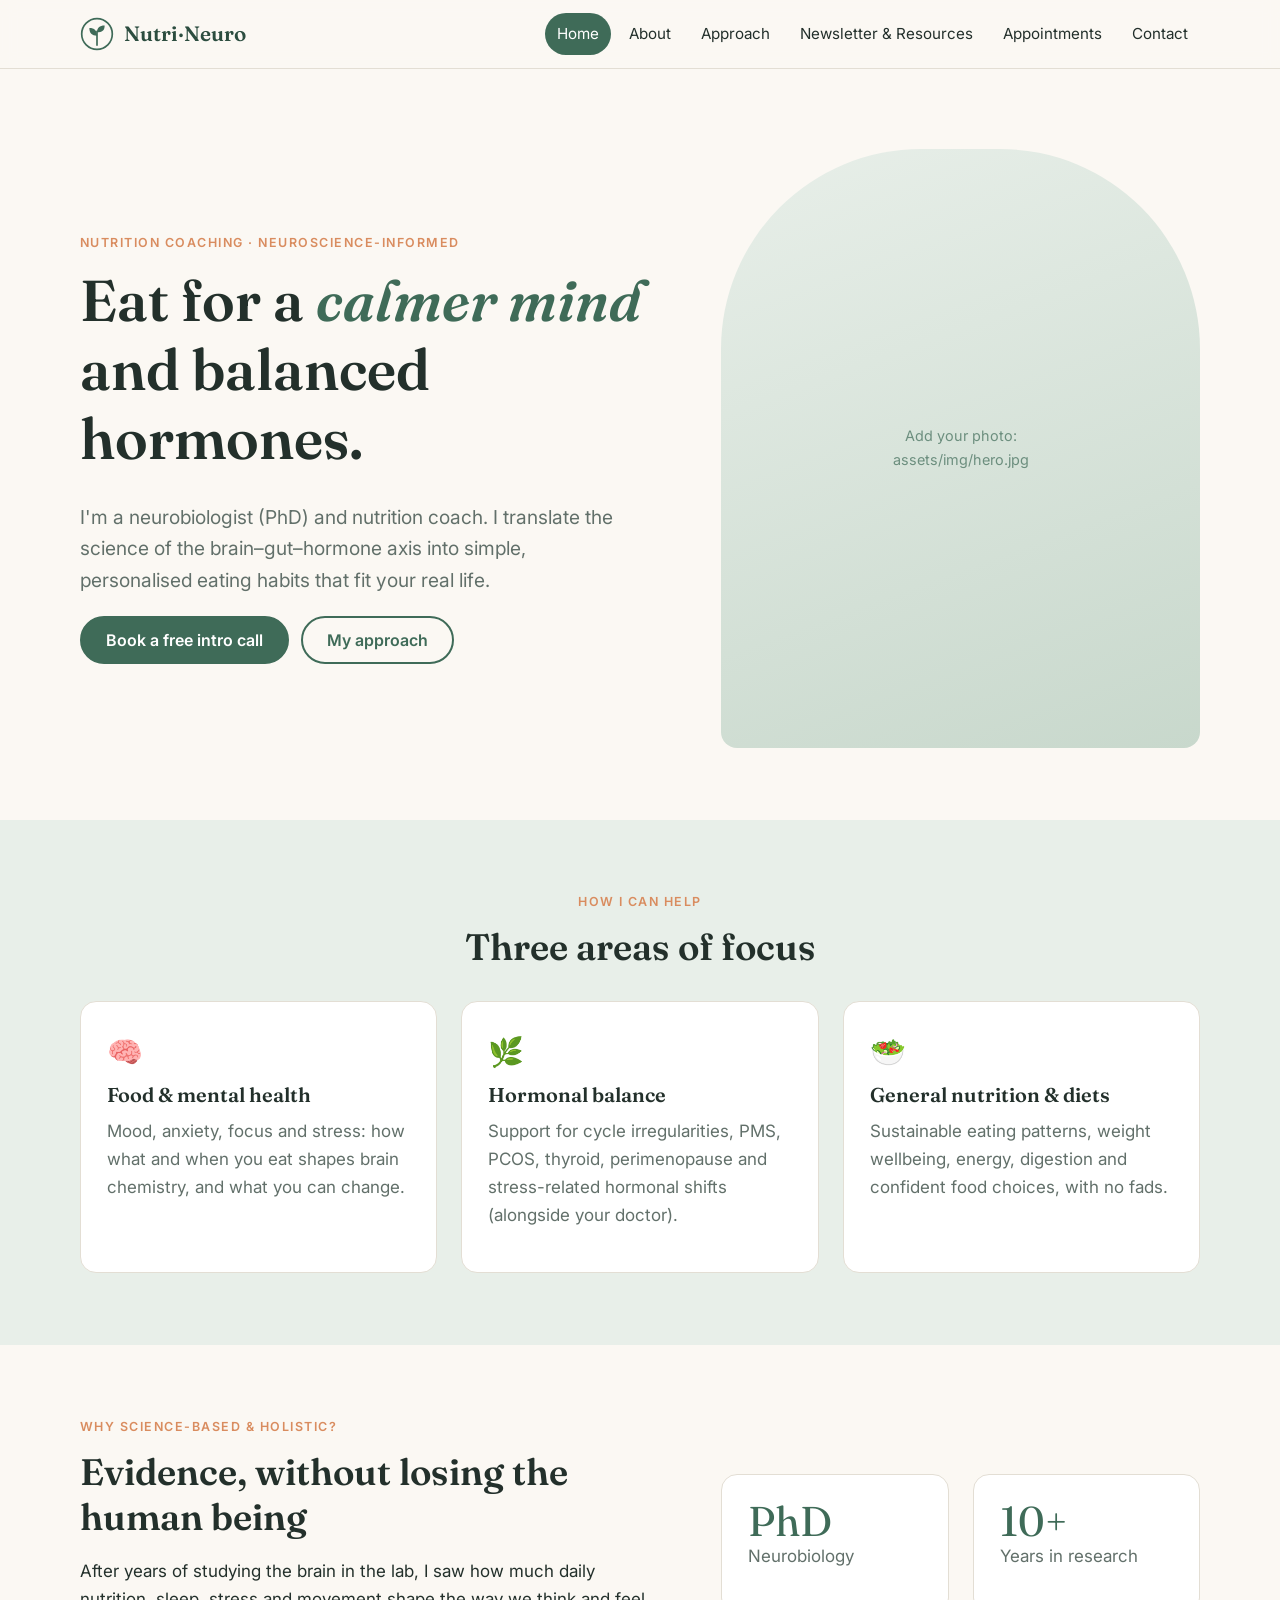
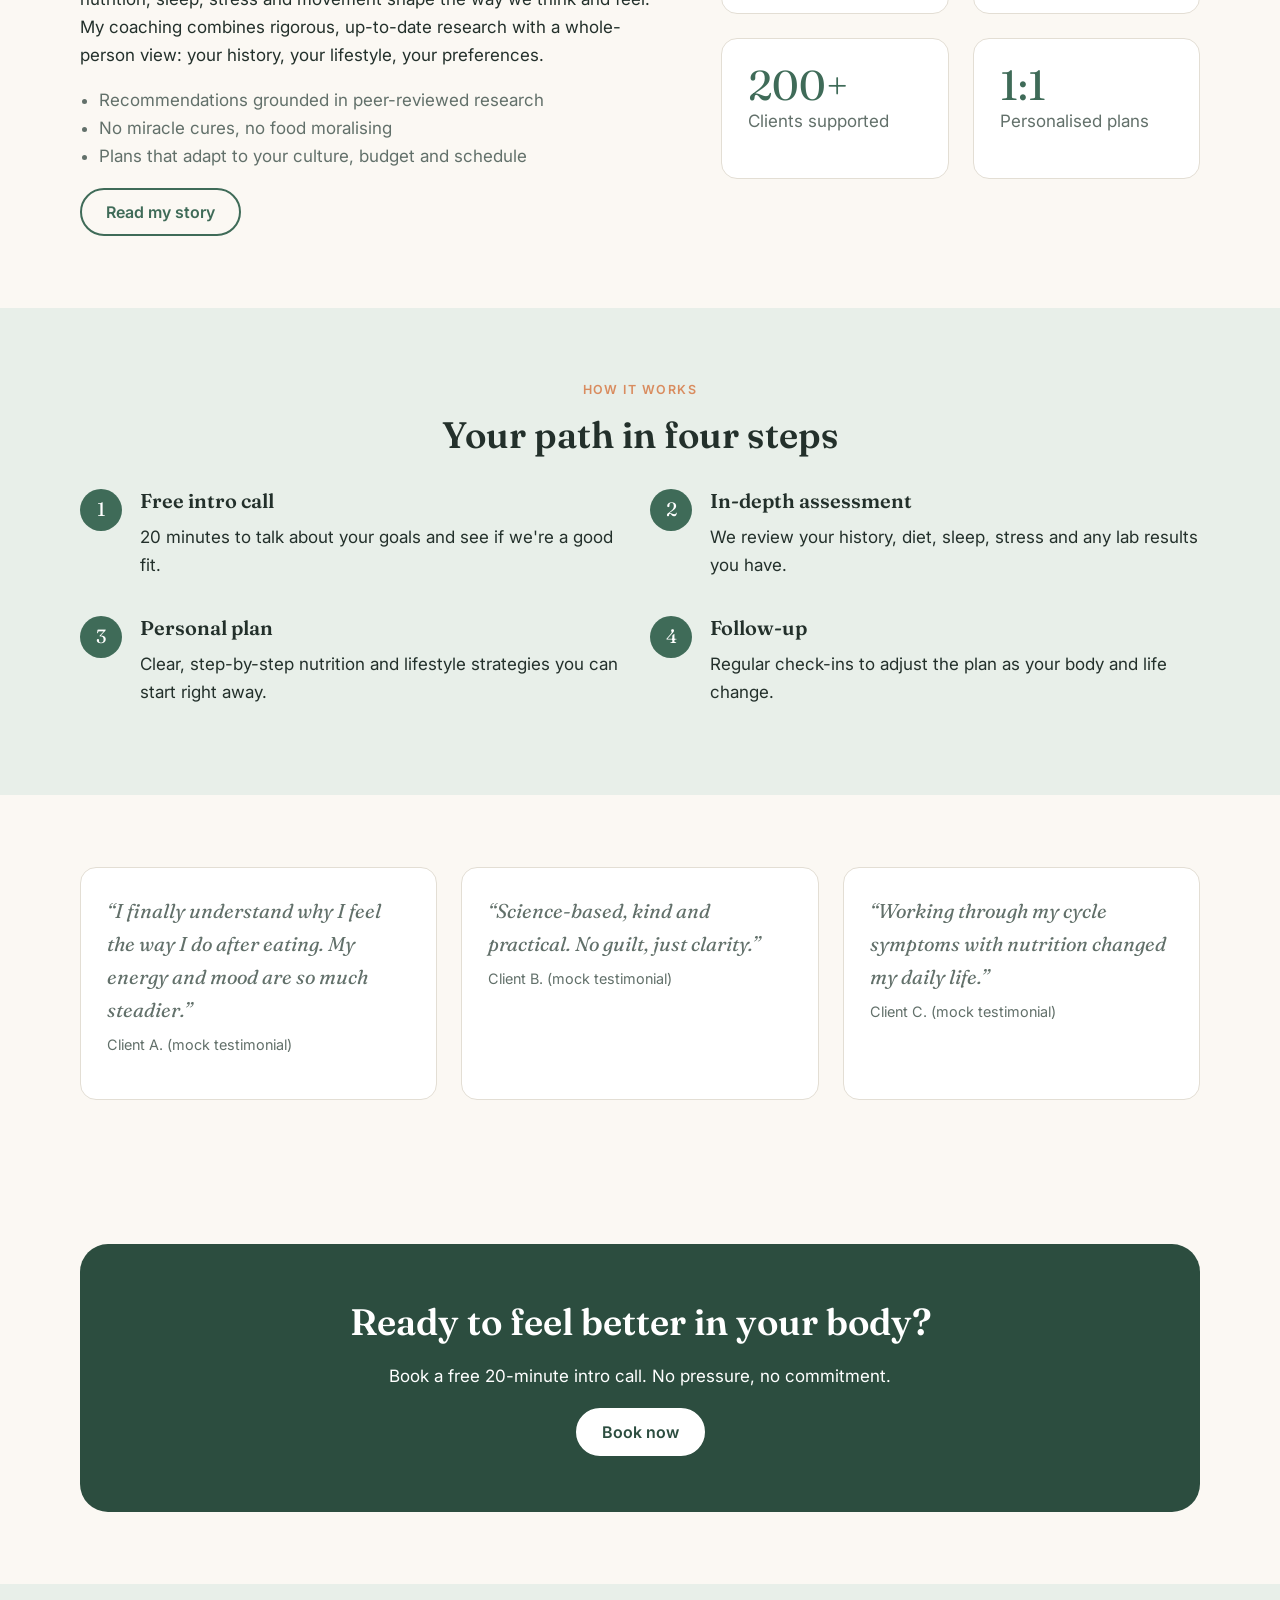
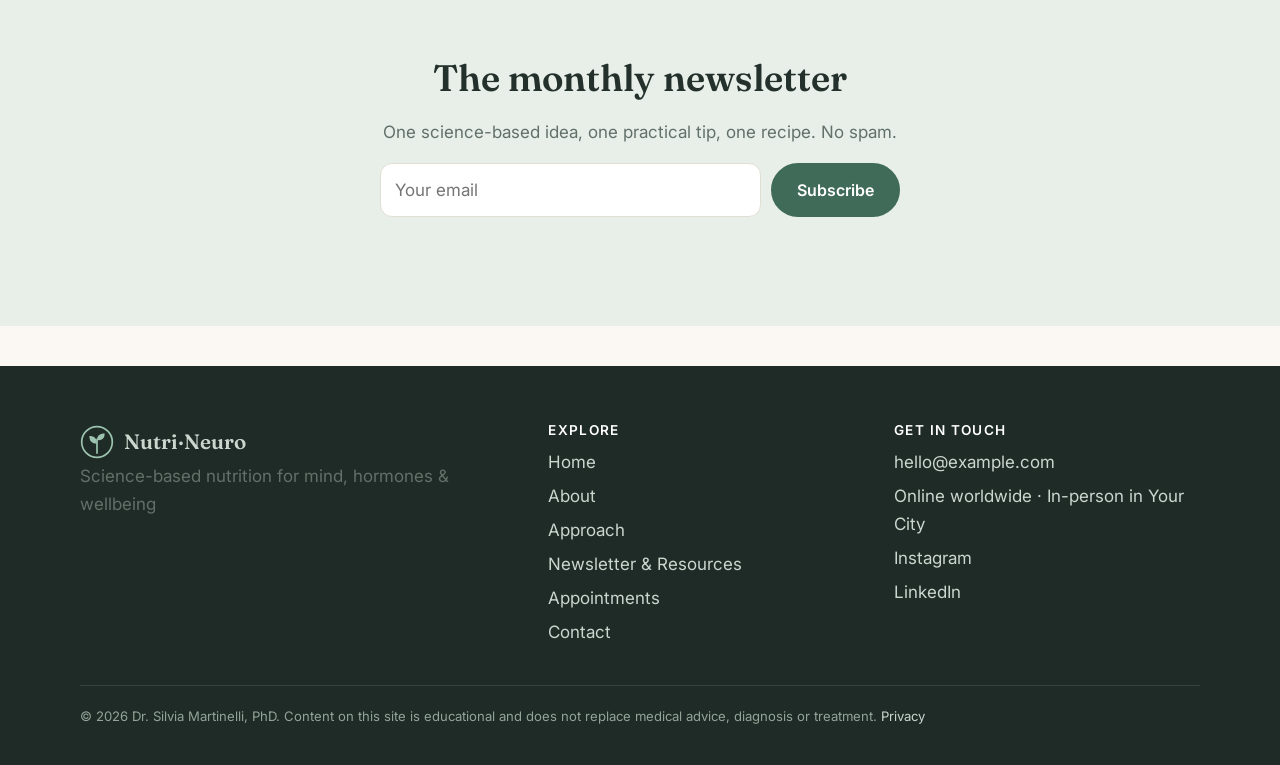
==== index.html @ 39a1ca8b "Add files via upload" ====
<!doctype html>
<html lang="en">
<head>
<meta charset="utf-8">
<meta name="viewport" content="width=device-width, initial-scale=1">
<title>Nutri·Neuro – Science-based nutrition coaching</title>
<meta name="description" content="Evidence-based nutrition coaching for hormonal balance, mental wellbeing and sustainable eating.">
<link rel="preconnect" href="https://fonts.googleapis.com">
<link href="https://fonts.googleapis.com/css2?family=Fraunces:ital,opsz,wght@0,9..144,500;0,9..144,600;1,9..144,500&family=Inter:wght@400;500;600&display=swap" rel="stylesheet">
<link rel="stylesheet" href="assets/css/style.css">
</head>
<body>
<header id="site-header"></header>
<main>

<section class="hero"><div class="container split">
  <div>
    <p class="eyebrow">Nutrition coaching · Neuroscience-informed</p>
    <h1>Eat for a <em>calmer mind</em> and balanced hormones.</h1>
    <p class="lead">I'm a neurobiologist (PhD) and nutrition coach. I translate the science of the brain–gut–hormone axis into simple, personalised eating habits that fit your real life.</p>
    <div class="btn-row">
      <a class="btn" href="appointments.html">Book a free intro call</a>
      <a class="btn ghost" href="approach.html">My approach</a>
    </div>
  </div>
  <div class="photo"><!-- Replace with: <img src="assets/img/hero.jpg" alt="..."> --><span>Add your photo:<br>assets/img/hero.jpg</span></div>
</div></section>

<section class="alt"><div class="container">
  <div class="center"><p class="eyebrow">How I can help</p><h2>Three areas of focus</h2></div>
  <div class="grid g3" style="margin-top:32px">
    <div class="card"><div class="icon">🧠</div><h3>Food &amp; mental health</h3><p>Mood, anxiety, focus and stress: how what and when you eat shapes brain chemistry, and what you can change.</p></div>
    <div class="card"><div class="icon">🌿</div><h3>Hormonal balance</h3><p>Support for cycle irregularities, PMS, PCOS, thyroid, perimenopause and stress-related hormonal shifts (alongside your doctor).</p></div>
    <div class="card"><div class="icon">🥗</div><h3>General nutrition &amp; diets</h3><p>Sustainable eating patterns, weight wellbeing, energy, digestion and confident food choices, with no fads.</p></div>
  </div>
</div></section>

<section><div class="container split">
  <div>
    <p class="eyebrow">Why science-based &amp; holistic?</p>
    <h2>Evidence, without losing the human being</h2>
    <p>After years of studying the brain in the lab, I saw how much daily nutrition, sleep, stress and movement shape the way we think and feel. My coaching combines rigorous, up-to-date research with a whole-person view: your history, your lifestyle, your preferences.</p>
    <ul class="list"><li>Recommendations grounded in peer-reviewed research</li><li>No miracle cures, no food moralising</li><li>Plans that adapt to your culture, budget and schedule</li></ul>
    <a class="btn ghost" href="about.html">Read my story</a>
  </div>
  <div class="grid g2">
    <div class="card"><div class="stat">PhD</div><p>Neurobiology</p></div>
    <div class="card"><div class="stat">10+</div><p>Years in research</p></div>
    <div class="card"><div class="stat">200+</div><p>Clients supported</p></div>
    <div class="card"><div class="stat">1:1</div><p>Personalised plans</p></div>
  </div>
</div></section>

<section class="alt"><div class="container">
  <div class="center"><p class="eyebrow">How it works</p><h2>Your path in four steps</h2></div>
  <div class="steps grid g2" style="margin-top:32px">
    <div class="step"><h3>Free intro call</h3><p>20 minutes to talk about your goals and see if we're a good fit.</p></div>
    <div class="step"><h3>In-depth assessment</h3><p>We review your history, diet, sleep, stress and any lab results you have.</p></div>
    <div class="step"><h3>Personal plan</h3><p>Clear, step-by-step nutrition and lifestyle strategies you can start right away.</p></div>
    <div class="step"><h3>Follow-up</h3><p>Regular check-ins to adjust the plan as your body and life change.</p></div>
  </div>
</div></section>

<section><div class="container grid g3">
  <div class="card"><p class="quote">“I finally understand why I feel the way I do after eating. My energy and mood are so much steadier.”<cite>Client A. (mock testimonial)</cite></p></div>
  <div class="card"><p class="quote">“Science-based, kind and practical. No guilt, just clarity.”<cite>Client B. (mock testimonial)</cite></p></div>
  <div class="card"><p class="quote">“Working through my cycle symptoms with nutrition changed my daily life.”<cite>Client C. (mock testimonial)</cite></p></div>
</div></section>

<section><div class="container"><div class="cta">
  <h2>Ready to feel better in your body?</h2>
  <p>Book a free 20-minute intro call. No pressure, no commitment.</p>
  <a class="btn" href="appointments.html">Book now</a>
</div></div></section>
<section class="alt"><div class="container center">
  <h2>The monthly newsletter</h2>
  <p class="muted">One science-based idea, one practical tip, one recipe. No spam.</p>
  <form class="newsletter-form" data-form="newsletter" style="max-width:520px;margin:auto;justify-content:center">
    <input type="email" name="email" placeholder="Your email" required aria-label="Email">
    <input class="hp" type="text" name="_gotcha" tabindex="-1" autocomplete="off">
    <button class="btn">Subscribe</button>
    <p class="form-msg" style="width:100%"></p>
  </form>
</div></section>
</main>
<footer id="site-footer"></footer>
<script src="assets/js/config.js"></script>
<script src="assets/js/layout.js"></script>
</body>
</html>
---- assets/css/style.css ----
/* ---- Colours & fonts: change these variables to re-theme the whole site ---- */
:root {
  --bg: #fbf8f3;          /* warm cream */
  --surface: #ffffff;
  --ink: #23302b;         /* deep green-charcoal */
  --muted: #62706a;
  --primary: #3f6b58;     /* sage / forest green */
  --primary-dark: #2c4d3f;
  --accent: #d98c5f;      /* terracotta */
  --soft: #e8efe9;        /* pale sage */
  --line: #e3ded4;
  --radius: 16px;
  --serif: "Fraunces", Georgia, serif;
  --sans: "Inter", system-ui, -apple-system, "Segoe UI", sans-serif;
}
*, *::before, *::after { box-sizing: border-box; }
html { scroll-behavior: smooth; }
body { margin: 0; background: var(--bg); color: var(--ink); font: 17px/1.65 var(--sans); }
img { max-width: 100%; display: block; }
a { color: var(--primary); }
h1, h2, h3, h4 { font-family: var(--serif); line-height: 1.2; font-weight: 600; margin: 0 0 .5em; }
h1 { font-size: clamp(2.2rem, 5vw, 3.6rem); }
h2 { font-size: clamp(1.7rem, 3vw, 2.3rem); }
h3 { font-size: 1.25rem; }
p { margin: 0 0 1em; }
.container { width: min(1120px, 100% - 40px); margin-inline: auto; }
.muted { color: var(--muted); } .small { font-size: .9rem; }
.center { text-align: center; }
.eyebrow { text-transform: uppercase; letter-spacing: .12em; font-size: .78rem; color: var(--accent); font-weight: 600; }

/* Header */
header#site-header { position: sticky; top: 0; z-index: 20; background: rgba(251,248,243,.92); backdrop-filter: blur(8px); border-bottom: 1px solid var(--line); }
.header-inner { display: flex; align-items: center; justify-content: space-between; height: 68px; }
.brand { display: flex; align-items: center; gap: 10px; font-family: var(--serif); font-size: 1.3rem; font-weight: 600; color: var(--primary-dark); text-decoration: none; }
.logo-mark { width: 34px; height: 34px; color: var(--primary); }
.nav { display: flex; gap: 6px; }
.nav a { text-decoration: none; color: var(--ink); padding: 8px 12px; border-radius: 999px; font-size: .95rem; }
.nav a:hover { background: var(--soft); }
.nav a[aria-current="page"] { background: var(--primary); color: #fff; }
.menu-btn { display: none; background: none; border: 0; font-size: 1.6rem; cursor: pointer; color: var(--ink); }

/* Buttons */
.btn { display: inline-block; background: var(--primary); color: #fff; border: 2px solid var(--primary); padding: 12px 24px; border-radius: 999px; text-decoration: none; font: 600 1rem var(--sans); cursor: pointer; transition: .2s; }
.btn:hover { background: var(--primary-dark); border-color: var(--primary-dark); }
.btn.ghost { background: transparent; color: var(--primary); }
.btn.ghost:hover { background: var(--soft); }
.btn.small { padding: 7px 16px; font-size: .9rem; }
.btn-row { display: flex; gap: 12px; flex-wrap: wrap; margin-top: 8px; }

/* Sections */
section { padding: 72px 0; }
.alt { background: var(--soft); }
.grid { display: grid; gap: 24px; }
.g2 { grid-template-columns: repeat(2, 1fr); } .g3 { grid-template-columns: repeat(3, 1fr); } .g4 { grid-template-columns: repeat(4, 1fr); }
.split { display: grid; grid-template-columns: 1.1fr .9fr; gap: 56px; align-items: center; }
.page-head { padding: 64px 0 24px; } .page-head p { max-width: 640px; font-size: 1.1rem; color: var(--muted); }

/* Hero */
.hero { padding: 80px 0 72px; }
.hero p.lead { font-size: 1.2rem; color: var(--muted); max-width: 540px; }
.hero h1 em { color: var(--primary); font-style: italic; }
.photo { aspect-ratio: 4/5; border-radius: 200px 200px var(--radius) var(--radius); background: linear-gradient(160deg, var(--soft), #c8d8cc); display: grid; place-items: center; color: var(--primary); overflow: hidden; }
.photo img { width: 100%; height: 100%; object-fit: cover; }
.photo span { font-size: .9rem; padding: 20px; text-align: center; opacity: .7; }

/* Cards */
.card { background: var(--surface); border: 1px solid var(--line); border-radius: var(--radius); padding: 26px; display: flex; flex-direction: column; }
.card p { color: var(--muted); }
.card .actions { margin-top: auto; display: flex; gap: 8px; flex-wrap: wrap; padding-top: 12px; }
.card .icon { font-size: 1.8rem; margin-bottom: 8px; }
.meta { display: flex; justify-content: space-between; align-items: center; font-size: .82rem; color: var(--muted); margin-bottom: 10px; }
.tag { background: var(--soft); color: var(--primary-dark); padding: 3px 10px; border-radius: 999px; font-weight: 600; }
.price { font-family: var(--serif); font-size: 1.8rem; color: var(--primary-dark); }
.card ul, .list { padding-left: 1.1em; margin: 0 0 1em; color: var(--muted); }
.card.featured { border: 2px solid var(--primary); }

/* Stats & steps */
.stat { font-family: var(--serif); font-size: 2.6rem; color: var(--primary); line-height: 1; }
.steps { counter-reset: s; display: grid; gap: 20px; }
.step { position: relative; padding-left: 60px; }
.step::before { counter-increment: s; content: counter(s); position: absolute; left: 0; top: 0; width: 42px; height: 42px; border-radius: 50%; background: var(--primary); color: #fff; display: grid; place-items: center; font-family: var(--serif); font-size: 1.2rem; }
.quote { font-family: var(--serif); font-size: 1.25rem; font-style: italic; }
.quote cite { display: block; font: normal .9rem var(--sans); color: var(--muted); margin-top: 10px; }
.cta { background: var(--primary-dark); color: #fff; border-radius: 28px; padding: 56px; text-align: center; }
.cta .btn { background: #fff; color: var(--primary-dark); border-color: #fff; }
.timeline { border-left: 2px solid var(--line); padding-left: 24px; }
.timeline > div { margin-bottom: 20px; position: relative; }
.timeline > div::before { content: ""; position: absolute; left: -31px; top: 8px; width: 12px; height: 12px; border-radius: 50%; background: var(--accent); }
.timeline strong { color: var(--primary-dark); }

/* Forms */
form.form { display: grid; gap: 14px; }
label { font-weight: 600; font-size: .92rem; display: grid; gap: 6px; }
input, select, textarea { font: inherit; padding: 12px 14px; border: 1px solid var(--line); border-radius: 12px; background: #fff; color: var(--ink); width: 100%; }
input:focus, select:focus, textarea:focus, .chip:focus-visible, .btn:focus-visible { outline: 3px solid rgba(63,107,88,.35); outline-offset: 1px; }
.newsletter-form { display: flex; gap: 10px; flex-wrap: wrap; } .newsletter-form input { flex: 1; min-width: 220px; }
.form-msg { min-height: 1.4em; font-size: .92rem; color: var(--primary-dark); margin: 6px 0 0; }
.hp { position: absolute; left: -9999px; }

/* Content page */
.toolbar { display: flex; gap: 16px; flex-wrap: wrap; align-items: center; justify-content: space-between; margin-bottom: 28px; }
#filters { display: flex; gap: 8px; flex-wrap: wrap; }
.chip { border: 1px solid var(--line); background: #fff; padding: 7px 16px; border-radius: 999px; cursor: pointer; font: 500 .92rem var(--sans); color: var(--ink); }
.chip.active { background: var(--primary); border-color: var(--primary); color: #fff; }
#search { max-width: 260px; }
.modal { position: fixed; inset: 0; background: rgba(20,30,25,.6); z-index: 50; display: grid; place-items: center; padding: 20px; }
.modal[hidden] { display: none; }
.modal-box { background: #fff; width: min(900px, 100%); height: min(90vh, 900px); border-radius: var(--radius); display: flex; flex-direction: column; overflow: hidden; }
.modal-bar { display: flex; align-items: center; gap: 12px; padding: 12px 18px; border-bottom: 1px solid var(--line); }
.modal-bar h3 { margin: 0; flex: 1; font-size: 1.05rem; }
.modal-body { flex: 1; overflow: auto; } .modal-body iframe { width: 100%; height: 100%; border: 0; }
.prose { padding: 28px min(6vw, 48px); max-width: 720px; margin: auto; }
.prose h1 { font-size: 2rem; } .prose h2 { font-size: 1.5rem; margin-top: 1.4em; } .prose blockquote { border-left: 4px solid var(--accent); margin: 1em 0; padding-left: 16px; color: var(--muted); }
.embed { background: #fff; border: 1px solid var(--line); border-radius: var(--radius); overflow: hidden; }
.embed iframe { width: 100%; height: 720px; border: 0; }

/* Footer */
footer#site-footer { background: #1f2b26; color: #cbd6cf; padding: 56px 0 24px; margin-top: 40px; }
footer a, footer span { display: block; color: #cbd6cf; text-decoration: none; padding: 3px 0; } footer a:hover { color: #fff; }
footer .brand { color: #fff; } footer .logo-mark { color: #9cc3af; } footer h4 { color: #fff; font-family: var(--sans); font-size: .85rem; text-transform: uppercase; letter-spacing: .1em; }
.footer-grid { display: grid; grid-template-columns: 1.4fr 1fr 1fr; gap: 40px; }
.legal { border-top: 1px solid #34443c; margin-top: 36px; padding-top: 20px; font-size: .82rem; color: #93a49a; } .legal a { display: inline; color: #cbd6cf; }

@media (max-width: 860px) {
  .g2, .g3, .g4, .split, .footer-grid { grid-template-columns: 1fr; }
  .split { gap: 32px; } .photo { max-width: 340px; }
  .menu-btn { display: block; }
  .nav { display: none; position: absolute; top: 68px; left: 0; right: 0; flex-direction: column; background: var(--bg); padding: 12px 20px 20px; border-bottom: 1px solid var(--line); }
  .nav.open { display: flex; }
  section { padding: 52px 0; } .cta { padding: 36px 22px; }
}
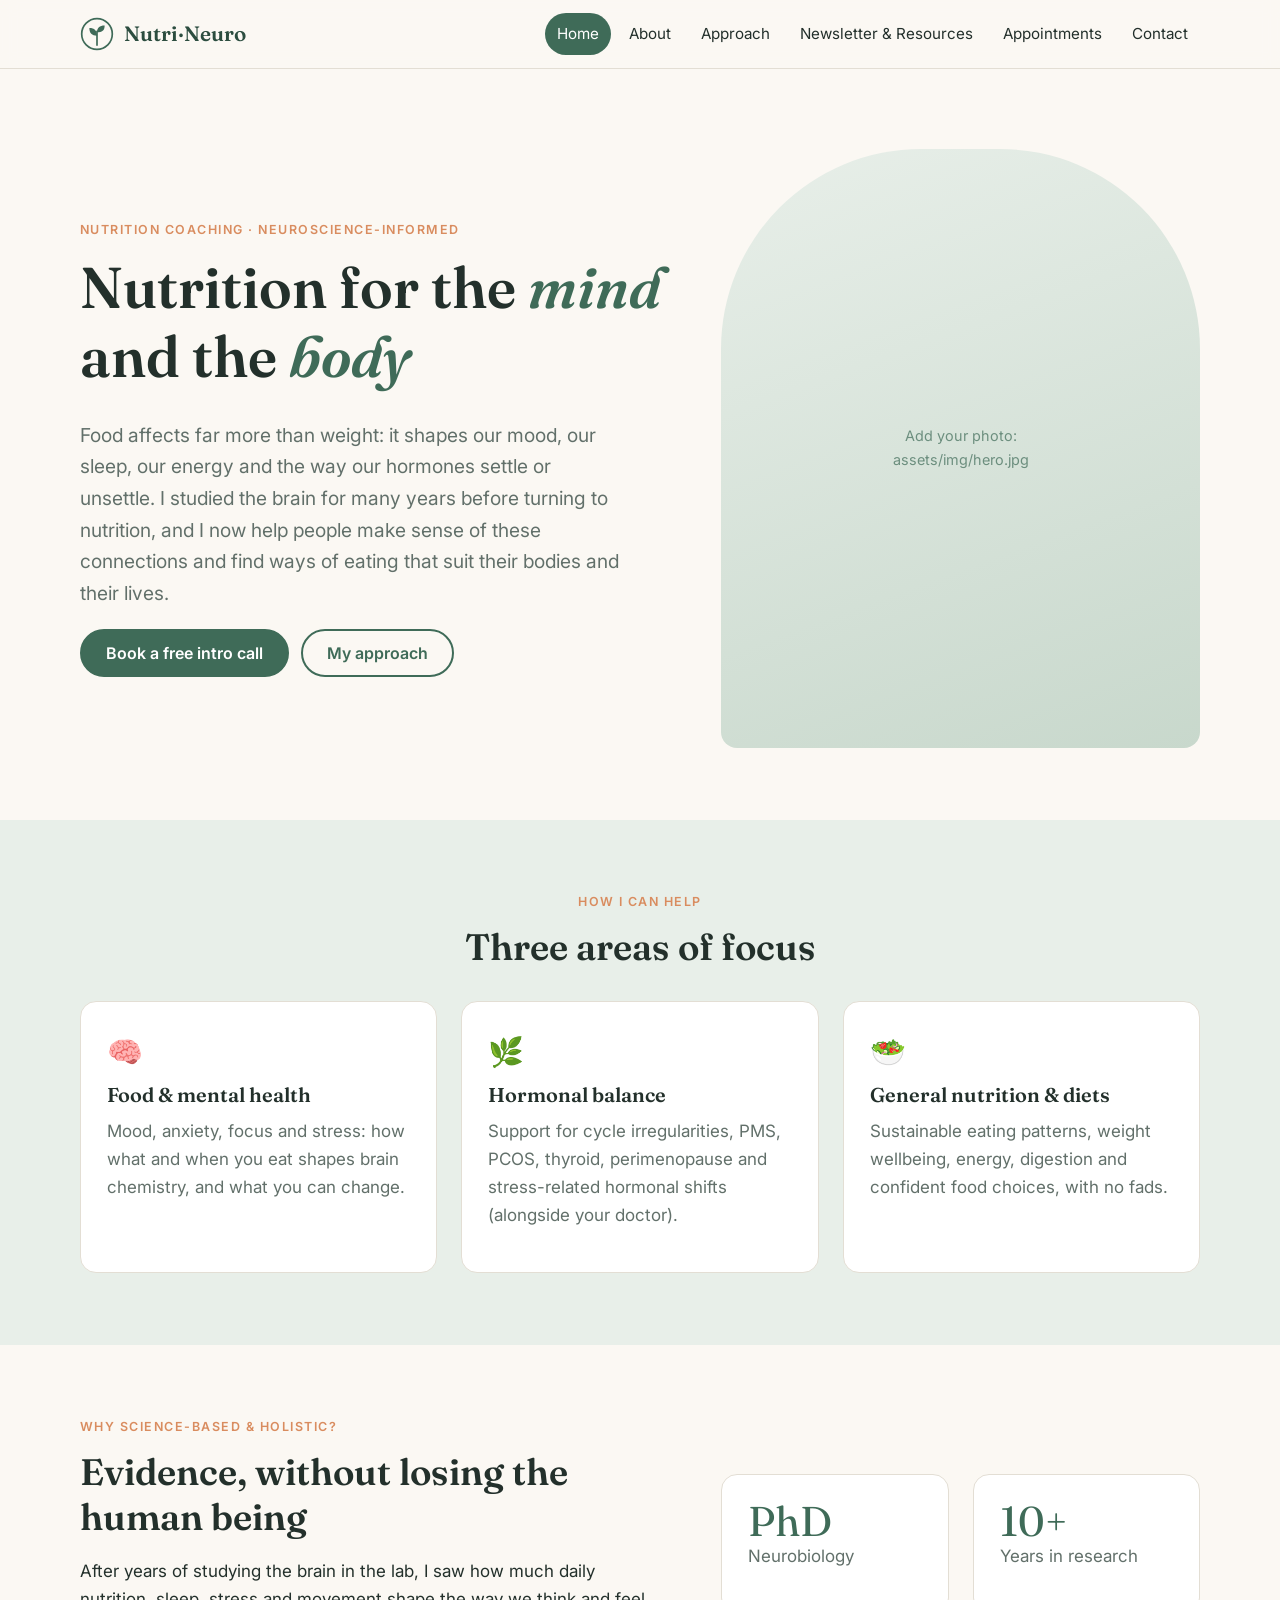
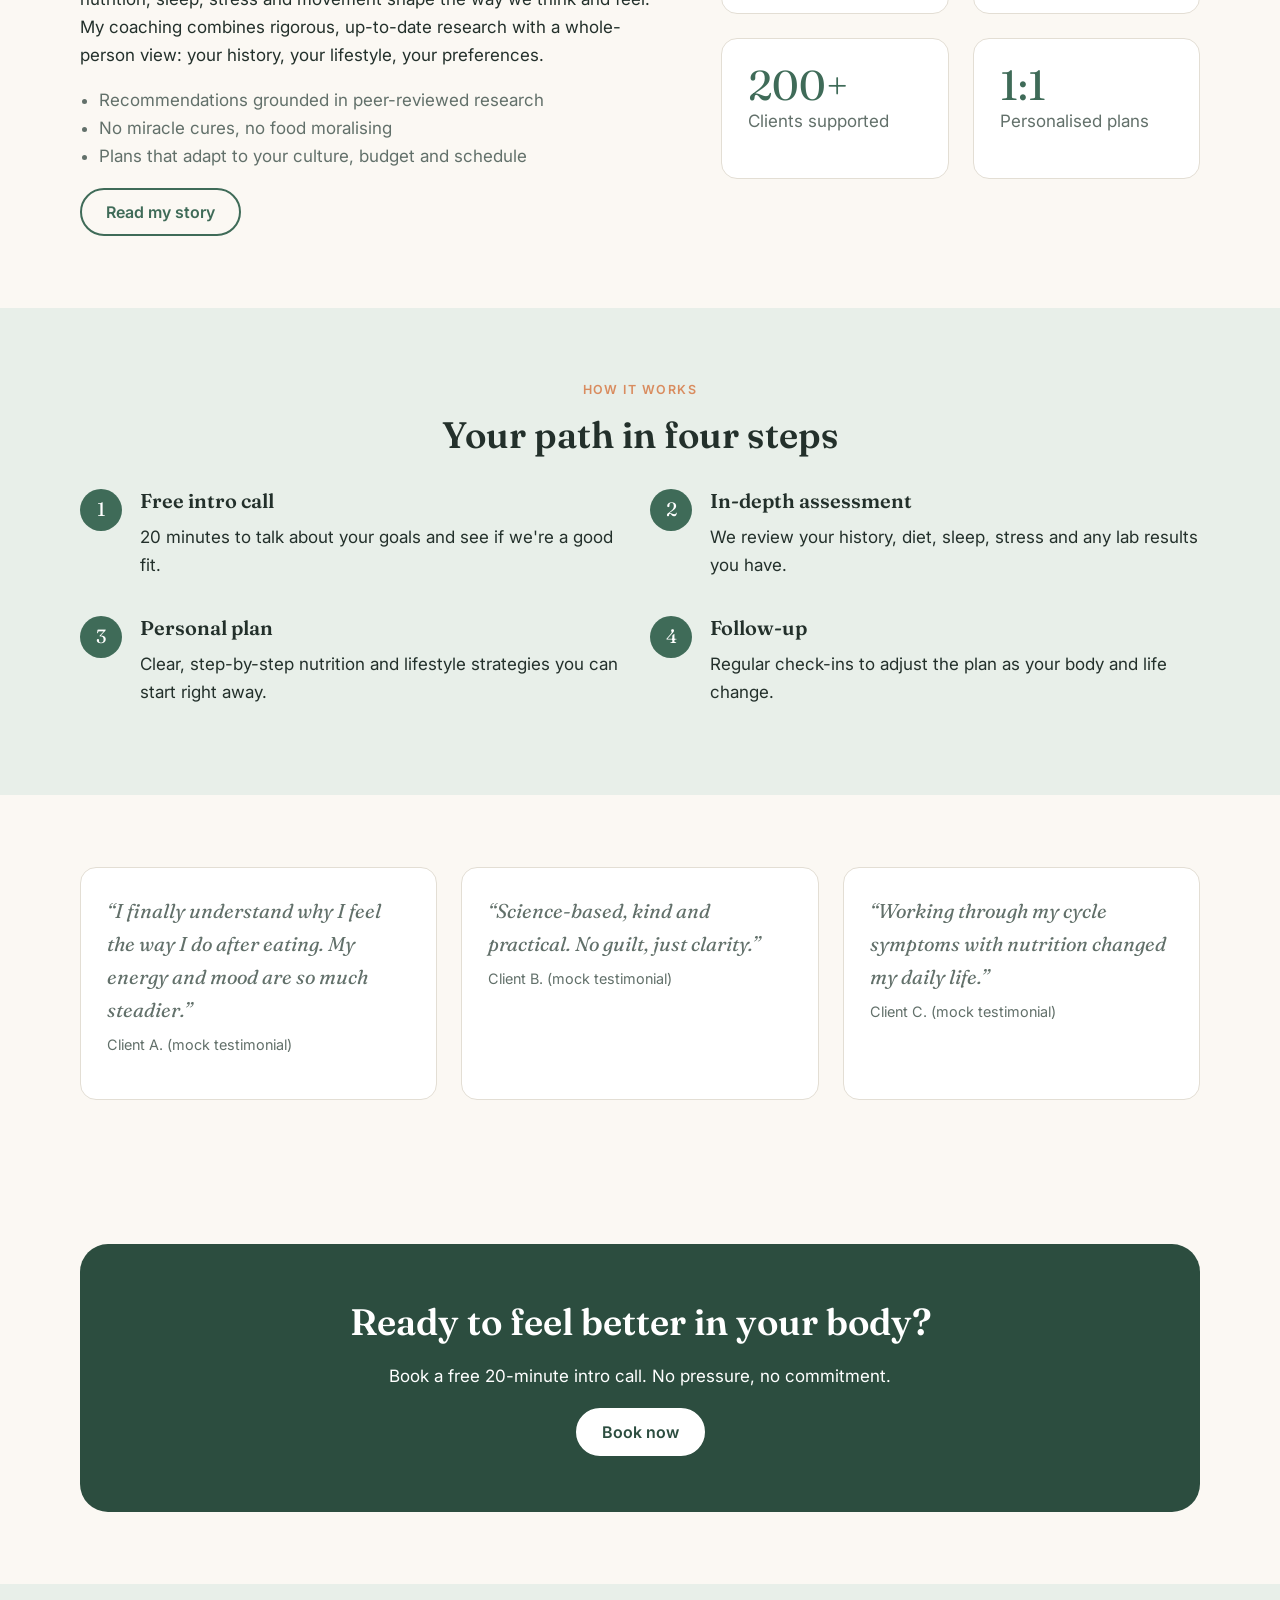
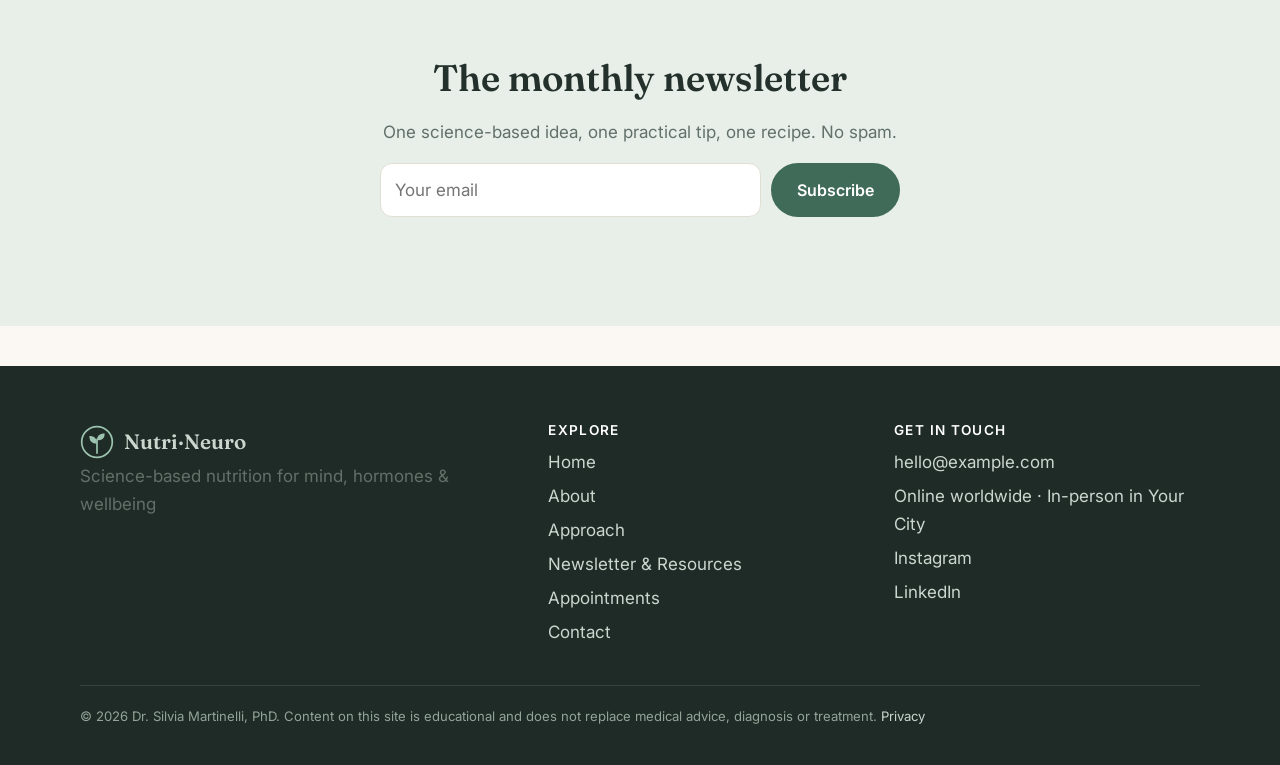
==== commit 4ff6a948: "Update index.html" ====
--- a/index.html
+++ b/index.html
@@ -16,8 +16,8 @@
 <section class="hero"><div class="container split">
   <div>
     <p class="eyebrow">Nutrition coaching · Neuroscience-informed</p>
-    <h1>Eat for a <em>calmer mind</em> and balanced hormones.</h1>
-    <p class="lead">I'm a neurobiologist (PhD) and nutrition coach. I translate the science of the brain–gut–hormone axis into simple, personalised eating habits that fit your real life.</p>
+    <h1>Nutrition for the <em>mind</em> and the <em>body</em></h1>
+    <p class="lead">Food affects far more than weight: it shapes our mood, our sleep, our energy and the way our hormones settle or unsettle. I studied the brain for many years before turning to nutrition, and I now help people make sense of these connections and find ways of eating that suit their bodies and their lives.</p>
     <div class="btn-row">
       <a class="btn" href="appointments.html">Book a free intro call</a>
       <a class="btn ghost" href="approach.html">My approach</a>
